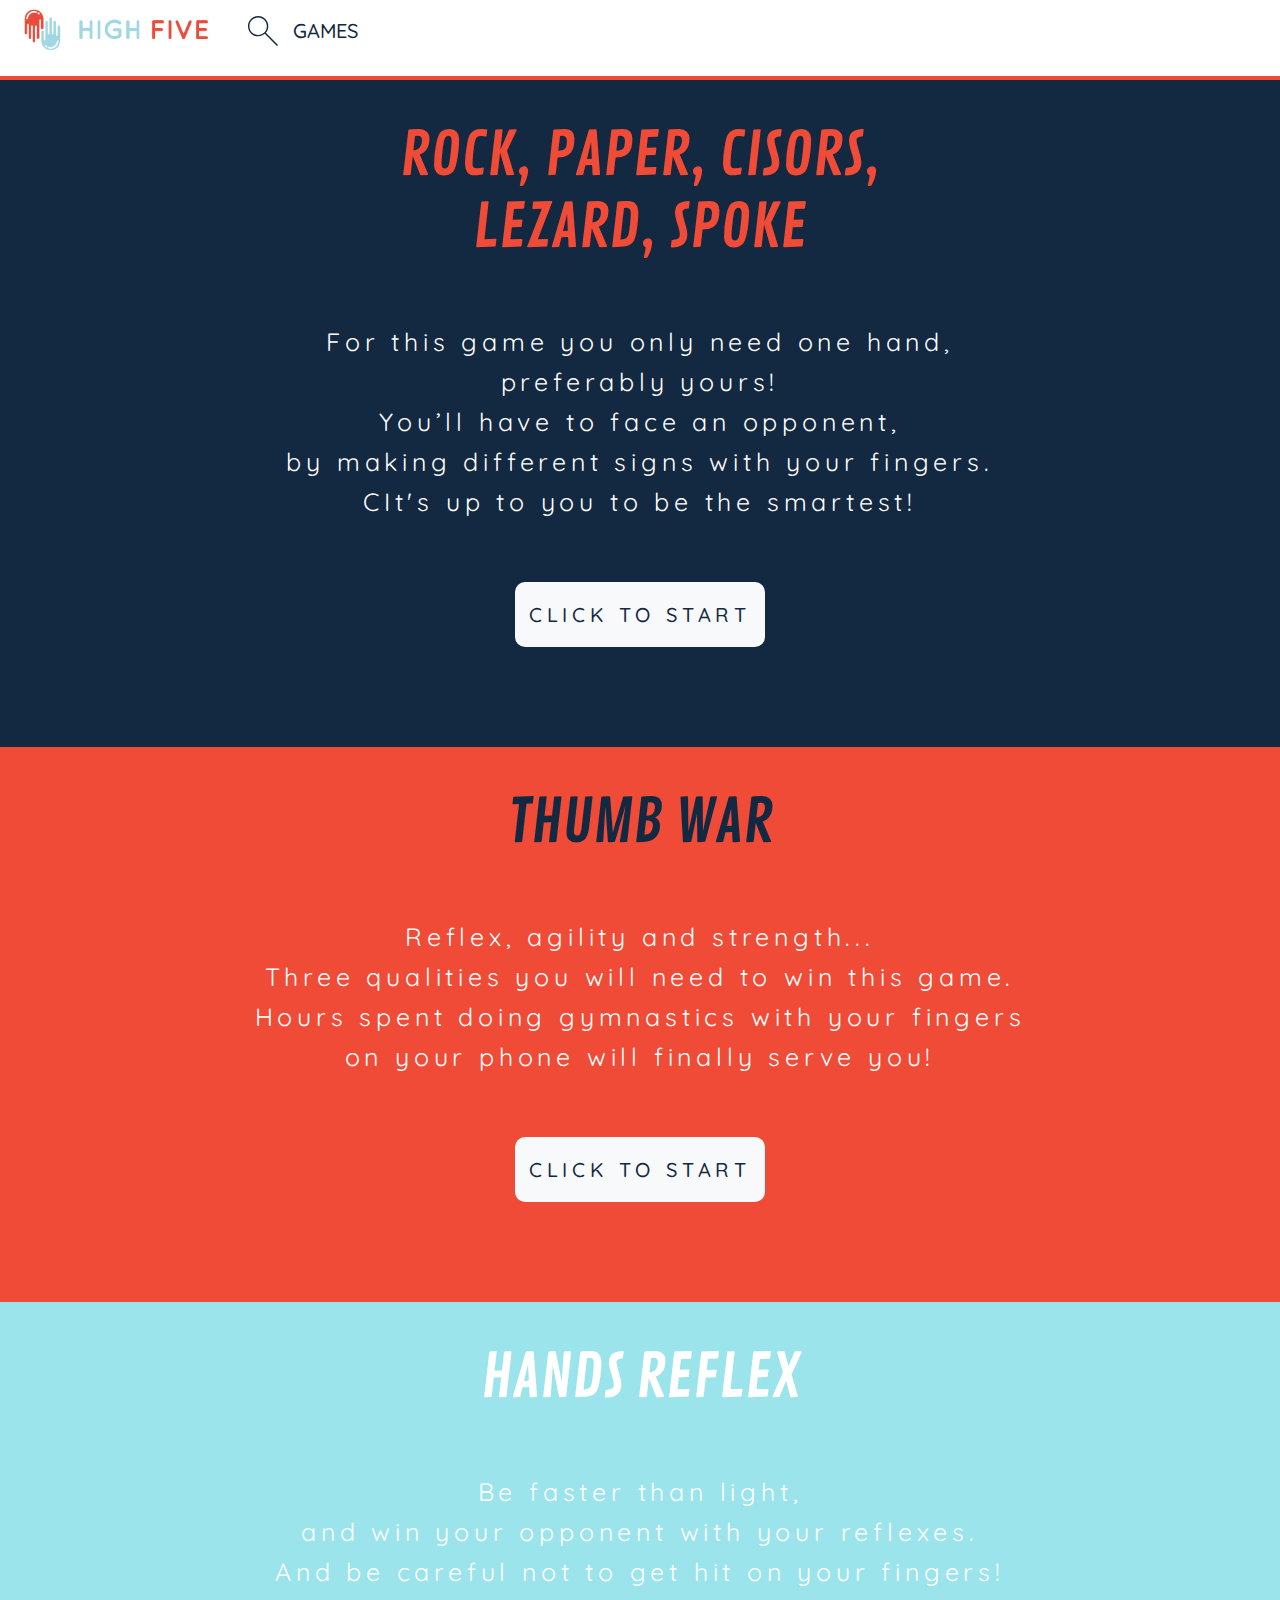
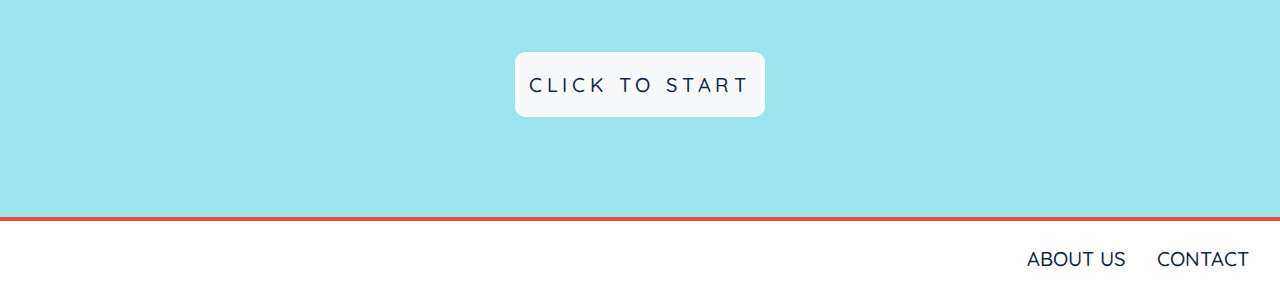
==== menu_jeux.html @ bf136ef4 "First Push" ====
<!doctype html>
<html lang="en">
  <head>
    <!-- Required meta tags -->
    <meta charset="utf-8">
    <meta name="viewport" content="width=device-width, initial-scale=1, shrink-to-fit=no">

    <!-- Bootstrap CSS -->
    <link rel="stylesheet" href="https://maxcdn.bootstrapcdn.com/bootstrap/4.0.0/css/bootstrap.min.css" integrity="sha384-Gn5384xqQ1aoWXA+058RXPxPg6fy4IWvTNh0E263XmFcJlSAwiGgFAW/dAiS6JXm" crossorigin="anonymous">
    <link rel="stylesheet" href="css/main.css">
    <link href="https://fonts.googleapis.com/css?family=Quicksand:300,400,500,700" rel="stylesheet">
    <link href="https://fonts.googleapis.com/css?family=Contrail+One" rel="stylesheet">

    <title>HIGH FIVE</title>
  </head>

  <body>
    <header>
    <div class="navigation">
      <div class="container">
          <img class="logo" src="images/logo_site-01.png" alt="First slide" height="60">
      </div>

      <div class="menu_haut">
        <div class="nav-item">
          <div class="navbar-left">
            <form class="search-form" role="search">
              <div class="form-group pull-right" id="search">
                <input type="text" class="form-control" placeholder="Search">

                <span class="search-label"><img class="logo" src="images/loupe_icon.svg" height="30"></span>
              </div>
            </form>
          </div>
        </div>
        <div id="patate_bleue">
          <a class="nav-link A" href="menu.html" id="navbarDropdown" role="button" data-toggle="dropdown" aria-haspopup="true" aria-expanded="false"><a href="menu.html">GAMES</a></a>
        </div>
      </div>
    </div>
  </header>

  <div id="partie1">
      <h1>ROCK, PAPER, CISORS,
      </br>LEZARD, SPOKE</h1>

      <div id="explication">
        <p id="rules">For this game you only need one hand,
          </br>preferably yours!
          </br>You’ll have to face an opponent,
          </br>by making different signs with your fingers.
          </br>CIt's up to you to be the smartest!</p>
      </div>
      <button id="discover"type="button" class="btn btn-light"><a href="RPCLS_1.html">CLICK TO START</a></button>
    </div>

    <div id="partie2">
        <h1 id="H1_2">THUMB WAR</h1>
        <div id="explication">
          <p id="rules">Reflex, agility and strength...
            </br>Three qualities you will need to win this game.
            </br>Hours spent doing gymnastics with your fingers
            </br>on your phone will finally serve you!</p>
        </div>
        <button id="discover"type="button" class="btn btn-light"><a href="thumbwar.html">CLICK TO START</a></button>
      </div>

    <div id="partie1a">
      <h1 id="HR">HANDS REFLEX</h1>
      <div id="explication">
        <p id="rules">Be faster than light,
          </br>and win your opponent with your reflexes.
          </br> And be careful not to get hit on your fingers!</p>
      </div>
      <button id="discover"type="button" class="btn btn-light"><a href="hands_reflex.html">CLICK TO START</a></button>
      </div>

      <footer>
        <div class="menu_bas">
        <a class="nav-link A" href="#" id="navbarDropdown" role="button" data-toggle="dropdown" aria-haspopup="true" aria-expanded="false">ABOUT US</a>
        <a class="nav-link C" href="#" id="navbarDropdown" role="button" data-toggle="dropdown" aria-haspopup="true" aria-expanded="false">CONTACT</a>
        </div
      </footer>

    <!-- Optional JavaScript -->
    <!-- jQuery first, then Popper.js, then Bootstrap JS -->
    <script src="https://code.jquery.com/jquery-3.2.1.slim.min.js" integrity="sha384-KJ3o2DKtIkvYIK3UENzmM7KCkRr/rE9/Qpg6aAZGJwFDMVNA/GpGFF93hXpG5KkN" crossorigin="anonymous"></script>
    <script src="https://cdnjs.cloudflare.com/ajax/libs/popper.js/1.12.9/umd/popper.min.js" integrity="sha384-ApNbgh9B+Y1QKtv3Rn7W3mgPxhU9K/ScQsAP7hUibX39j7fakFPskvXusvfa0b4Q" crossorigin="anonymous"></script>
    <script src="https://maxcdn.bootstrapcdn.com/bootstrap/4.0.0/js/bootstrap.min.js" integrity="sha384-JZR6Spejh4U02d8jOt6vLEHfe/JQGiRRSQQxSfFWpi1MquVdAyjUar5+76PVCmYl" crossorigin="anonymous"></script>
    <script type="text/javascript" src="js/main.js">

    </script>

<script type="text/javascript">
$('.carousel').carousel({
interval: 500
})
</script>

  </body>
</html>
---- css/main.css ----
#LOGO {
  display: block;
  width: auto;
  margin-left: auto;
  margin-right: auto;
  margin-top: 150px;
  margin-bottom: 50px;
}

#rules_home {
  font-family: 'Quicksand', sans-serif;
  font-weight: 500;
  text-align: center;
  letter-spacing: .4rem;
  Line-Height: 30pt;
  font-size: 20px;
  color: white;
}

body {
  background-color: white;
  color: #9BE4EC;
}

a {
  align: right;
  font-family: 'Quicksand', sans-serif;
  font-weight: 500;
  font-size: 20px;
  color: #132841;
}

.dropdown-item {
  font-weight: 500;
  font-size: 14px;
  color: #132841;
}

header {
  border-bottom: 4px solid #F04B37; rouge
  background: white;
}

#header2 {
  border-bottom: 4px solid #132841; rouge
  background: white;
}

.navigation {
  display: inline-flex;
  justify-content: space-between;
}

.menu_haut {
  display: inline-flex;
}

#homepage {
  background-color: #132841; bleu
  color: #9BE4EC;
  padding-bottom: 80px;
  padding-top: 1px;
}

#partie1 {
  background-color: #132841; bleu
  color: #9BE4EC;
  padding-bottom: 80px;
}

#partie_menu {
  background-color: #132841; bleu
  color: #9BE4EC;
  padding-bottom: 80px;
  padding-top: 1px;
}

#partie1a {
  background: #9BE4EC;
  color: white;
  padding-bottom: 80px;
}

#partie1b {
  background: #9BE4EC;
  color: white;
}

#partie2 {
  background: #F04B37; rouge
  color: white;
  padding-bottom: 80px;
}

#HR {
  color: white;
}

#HR2 {
  background-color: #9BE4EC;
  color: #132841;
}

footer {
  border-top: 4px solid #F04B37;
  background: white;
  padding: 15px;
}

#footer2 {
  border-top: 4px solid #F04B37;
  background: white;
  padding: 15px;
}

.menu_bas {
  display: flex;
  float: right;
}

#footer2 {
  border-top: 4px solid #132841;
  background: white;
}

h1 {
  font-family: 'Contrail One', cursive;
  color: #F04B37;
  font-size: 60px;
  text-align: center;
  padding: 40px;
}

#H1_2 {
  font-family: 'Contrail One', cursive;
  color: #132841;
  font-size: 60px;
  text-align: center;
  padding: 40px;
}

h2 {
  font-family: 'Contrail One', cursive;
  color: #F04B37;
  text-align: center;
  margin-top: 70px;
}

#H2_2 {
  font-family: 'Contrail One', cursive;
  color: #132841;
  text-align: center;
  margin-top: 70px;
}

h3 {
  font-family: 'Contrail One', cursive;
  color: white;
  text-align: center;
  font-weight: 20px;
}

#thumbwar {
  text-align: center;
}

#thumbwar1 {
  width: 100%;
  padding-top: 40px;
}

#thumbwar2 {
  width: 80%;
  padding-top: 40px;
}

#thumbwar3 {
  width: 80%;
  padding-top: 40px;
}

#explication {
  text-align: center;
}

#explication2 {
  text-align: center;
  border: 2px solid #F04B37;
  border-radius: 10px;
  background-color: white;
  color: #132841;
  width: 1000px;
  height: 200px;
  padding-top: 12px;
  padding-bottom: 12px;
  display: block;
  margin-left: auto;
  margin-right: auto;
}

#game_choice{
  padding-top: 60px;
}

#bouton_game {
  padding-top: 50px;
  margin-left: auto;
  margin-right: auto;
  text-align: center;
}

#bouton-level {
  font-family: 'Quicksand', sans-serif;
  font-weight: 500;
  text-align: center;
  color: #F04B37;
  margin: 10px;
}

#rules {
  font-family: 'Quicksand', sans-serif;
  font-weight: 400;
  text-align: center;
  font-size: 25px;
  color: white;
  display: inline-block;
  margin: 10px;
  letter-spacing: .3rem;
  Line-Height: 30pt;
}

#perso {
  font-family: 'Quicksand', sans-serif;
  font-weight: 500;
  color: white;
  margin: 10px;
  text-align: center;
}

#cisor{
  border: 2px solid white;
  border-radius: 10px;
  background-color: #F04B37;
  width: 160px;
  height: 189px;
  padding-top: 12px;
  padding-bottom: 12px;
}

#rock {
  border: 2px solid white;
  border-radius: 10px;
  background-color: #F04B37;
  width: 160px;
  height: 189px;
  padding-top: 12px;
  padding-bottom: 12px;
}

#paper{
  border: 2px solid white;
  border-radius: 10px;
  background-color: #F04B37;
  width: 160px;
  height: 189px;
  padding-top: 12px;
  padding-bottom: 12px;
}

#lezard {
  border: 2px solid white;
  border-radius: 10px;
  background-color: #F04B37;
  width: 160px;
  height: 189px;
  padding-top: 12px;
  padding-bottom: 12px;
}

#spoke {
  border: 2px solid white;
  border-radius: 10px;
  background-color: #F04B37;
  width: 160px;
  height: 189px;
  padding-top: 12px;
  padding-bottom: 12px;
}

/* #choice {
  display: flex;
  justify-content: center;
} */

#schema2 {
  text-align: center;
}

#illu-choice {
  text-align: center;
}

#boutton-astronaut {
  border: 2px solid white;
  border-radius: 10px;
  width: 12%;
  height: 12%;
  padding-top: 12px;
  padding-bottom: 12px;
  padding-left: 20px;
  padding-right: 20px;
}

#boutton-astronaut2 {
  border: 2px solid white;
  border-color: #132841;
  border-radius: 10px;
  width: 12%;
  height: 12%;
  padding-top: 12px;
  padding-bottom: 12px;
  padding-left: 20px;
  padding-right: 20px;
}

#boutton-frog {
  border: 2px solid white;
  border-radius: 10px;
  width: 12%;
  height: 12%;
  padding-top: 12px;
  padding-bottom: 12px;
  padding-left: 20px;
  padding-right: 20px;
}

#boutton-frog2 {
  border: 2px solid white;
  border-color: #132841;
  border-radius: 10px;
  width: 12%;
  height: 12%;
  padding-top: 12px;
  padding-bottom: 12px;
  padding-left: 20px;
  padding-right: 20px;
}

#video {
  text-align: center;
}

#discover {
  font-family: 'Quicksand', sans-serif;
  font-weight: 500;
  letter-spacing: .3rem;
  font-size: 20px;
  display: block;
  width: auto;
  margin-left: auto;
  margin-right: auto;
  margin-top: 50px;
  margin-bottom: 20px;
  width: 250px;
  height: 65px;
  border: 4px;
  border-color: red;
  border-radius: 10px;
}

element.style {
    border: 2px solid grey;
}

.form-group.sb-search-open .search-label,
.no-js .sb-search .search-label {
	background: #a0d7e2;
	color: #fff;
	z-index: 11;
}

.search-form .form-group input.form-control::-webkit-input-placeholder{
  display:none;
}
.search-form .form-group input.form-control::-moz-placeholder{
  display:none;
}
.navbar-right{
  min-width: 300px; /*or I can probably just use columns*/
}
.navbar-right form{
  width:100%;
}
.form-group{
  position:relative;
  width:0%;
  min-width:60px;
  height:60px;
  overflow:hidden;
  transition: width 1s;
  backface-visibility:hidden;
}
.form-group input.form-control{
  position:absolute;
  top:0;
  right:0;
  outline:none;
  width:100%;
  height:60px;
  margin:0;
  z-index:10;
}
input[type="text"].form-control{
  -webkit-appearence:none;
  -webkit-border-radius:0;
}
.form-control-submit,
.search-label{
  width:60px;
  height:60px;
  position:absolute;
  right:0;
  top:0;
  padding:0;
  margin:0;
  text-align:center;
  cursor:pointer;
  line-height:60px;
  background:white;
}
.form-control-submit{
  background:#fff; /*stupid IE*/
    opacity: 0;
  color:transparent;
  border:none;
  outline:none;
  z-index:-1;
}
.search-label{
  z-index:90;
}
.form-group.sb-search-open,
.no-js .sb-search-open{
  width:100%;
}
.form-group.sb-search-open .form-control-submit,
.no-js .form-control .form-control-submit {
	z-index: 90;
}
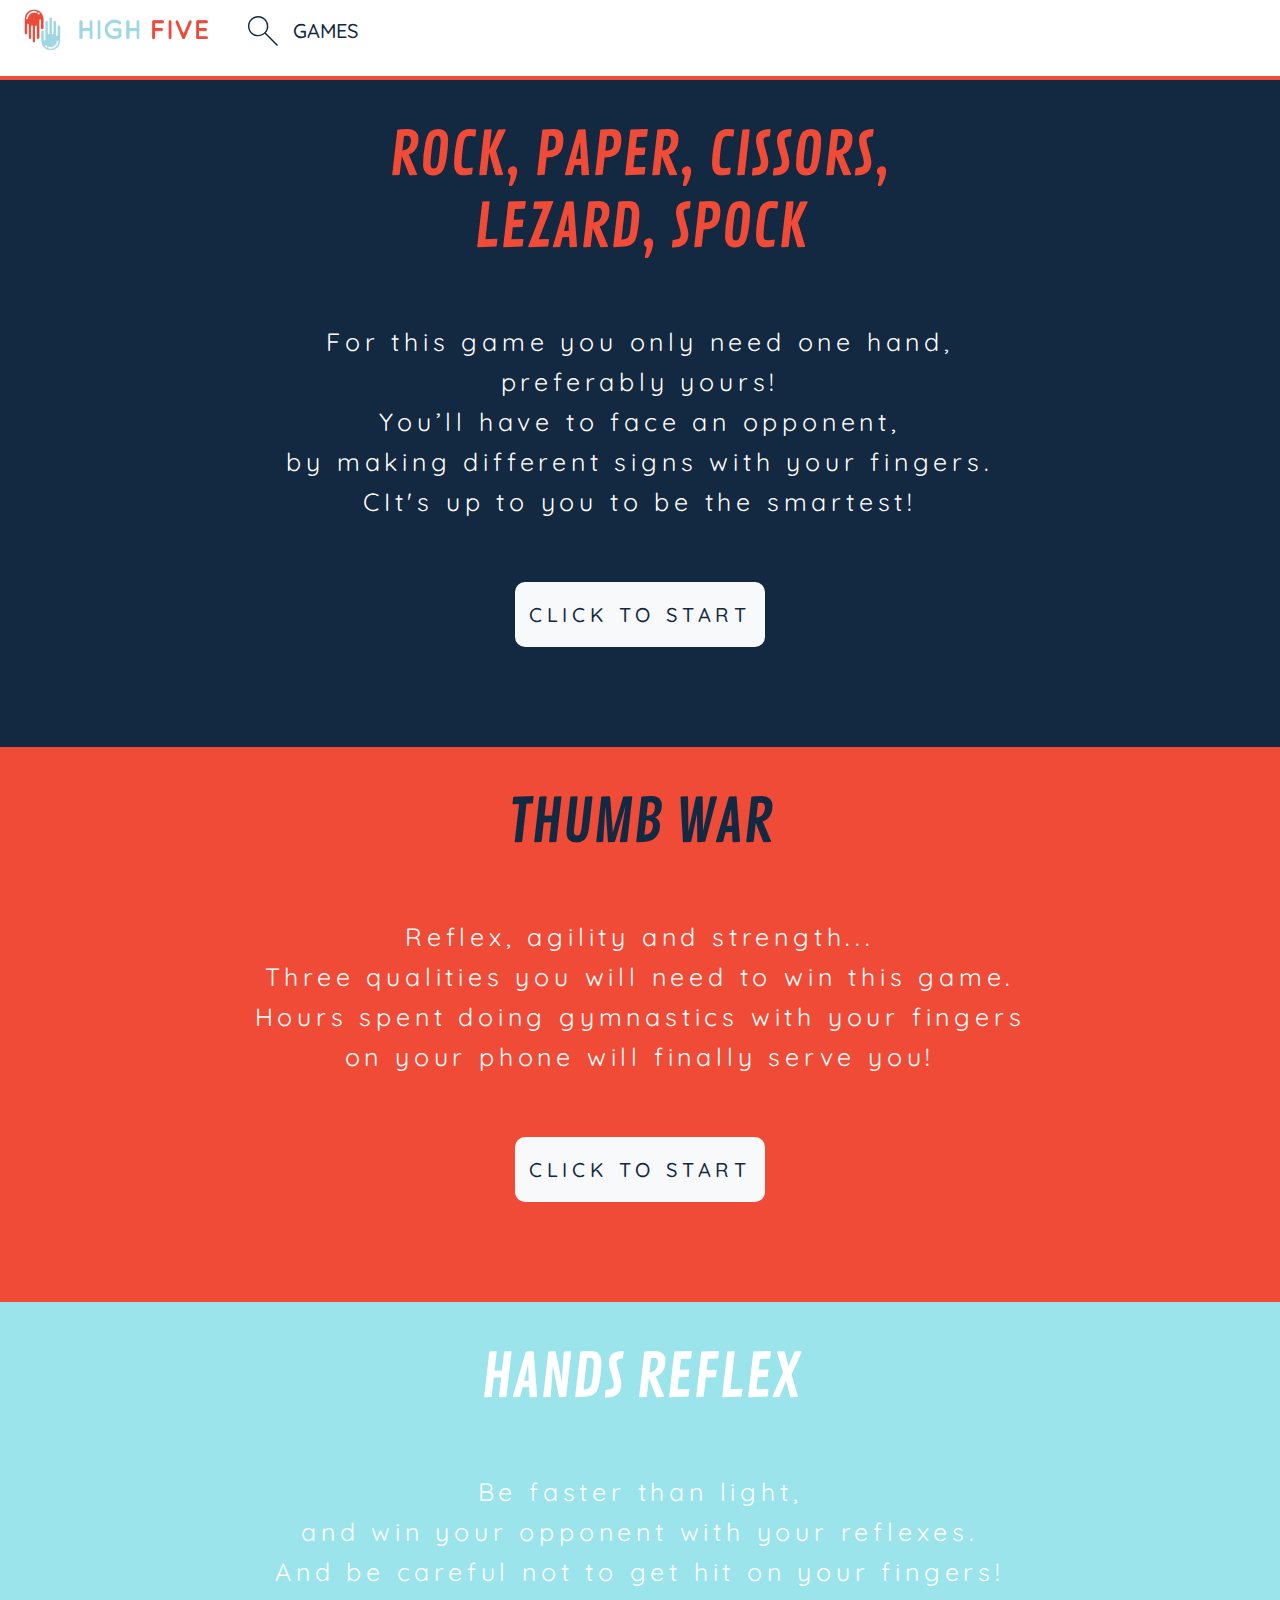
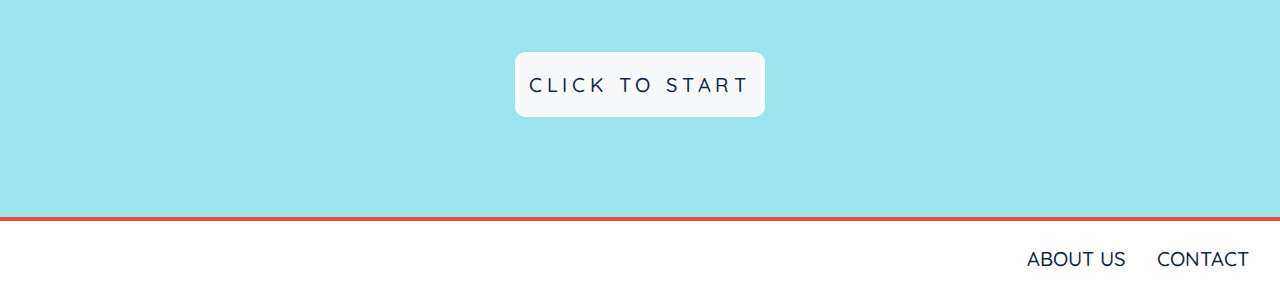
==== commit 2b7647e1: "Update menu_jeux.html" ====
--- a/menu_jeux.html
+++ b/menu_jeux.html
@@ -41,8 +41,8 @@
   </header>
 
   <div id="partie1">
-      <h1>ROCK, PAPER, CISORS,
-      </br>LEZARD, SPOKE</h1>
+      <h1>ROCK, PAPER, CISSORS,
+      </br>LEZARD, SPOCK</h1>
 
       <div id="explication">
         <p id="rules">For this game you only need one hand,
